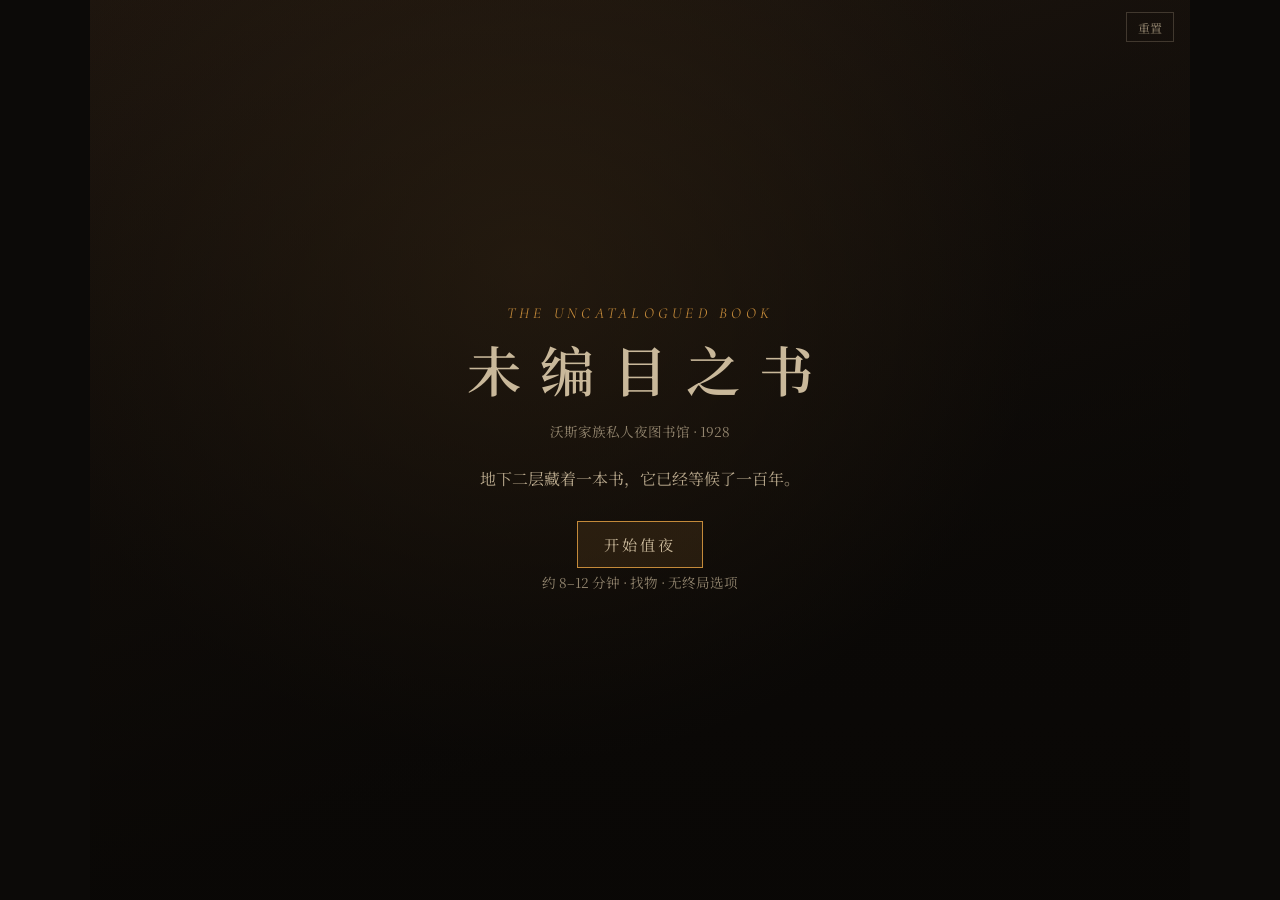
==== library/index.html @ c46d25d8 "锈湖game-init" ====
<!DOCTYPE html>
<html lang="zh-CN">
<head>
  <meta charset="UTF-8" />
  <meta name="viewport" content="width=device-width, initial-scale=1.0, viewport-fit=cover" />
  <title>未编目之书 · The Uncatalogued Book</title>
  <link rel="preconnect" href="https://fonts.googleapis.com" />
  <link rel="preconnect" href="https://fonts.gstatic.com" crossorigin />
  <link href="https://fonts.googleapis.com/css2?family=Cormorant+Garamond:ital,wght@0,400;0,600;1,400&family=Noto+Serif+SC:wght@300;400;600&display=swap" rel="stylesheet" />
  <link rel="stylesheet" href="styles.css" />
</head>
<body>
  <div id="app">
    <header class="hud">
      <div id="stars" class="stars" aria-label="通关标记"></div>
      <button id="btn-reset" class="ghost-btn" type="button" title="清除存档">重置</button>
    </header>

    <!-- 标题 -->
    <section id="scene-title" class="scene active" data-scene="title">
      <div class="scene-bg" data-img="library_overview.jpg"></div>
      <div class="title-panel">
        <p class="title-en">The Uncatalogued Book</p>
        <h1 class="title-zh">未编目之书</h1>
        <p class="title-tag">沃斯家族私人夜图书馆 · 1928</p>
        <p class="title-line">地下二层藏着一本书，它已经等候了一百年。</p>
        <button id="btn-start" class="primary-btn" type="button">开始值夜</button>
        <p class="title-hint">约 8–12 分钟 · 找物 · 无终局选项</p>
      </div>
    </section>

    <!-- 一楼 -->
    <section id="scene-floor1" class="scene" data-scene="floor1">
      <div class="scene-bg" data-img="floor1_hall.jpg"></div>
      <div class="hotspots" id="floor1-hotspots">
        <button class="hotspot" data-id="lamp" style="left:58%;top:42%" type="button" aria-label="煤油灯">灯</button>
        <button class="hotspot locked" data-id="drawer" style="left:52%;top:58%" type="button" aria-label="值班桌抽屉">抽屉</button>
        <button class="hotspot" data-id="shelf" style="left:18%;top:40%" type="button" aria-label="书架">书架</button>
        <button class="hotspot" data-id="cart" style="left:78%;top:62%" type="button" aria-label="还书车">还书车</button>
        <button class="hotspot" data-id="cards" style="left:44%;top:52%" type="button" aria-label="借阅卡片盒">卡片</button>
        <button class="hotspot" data-id="memo" style="left:62%;top:54%" type="button" aria-label="便签">便签</button>
        <button class="hotspot" data-id="ink" style="left:48%;top:48%" type="button" aria-label="墨水瓶">墨水</button>
        <button class="hotspot" data-id="photo" style="left:36%;top:56%" type="button" aria-label="旧相纸">相纸</button>
        <button class="hotspot locked" data-id="door" style="left:88%;top:45%" type="button" aria-label="地下室门">门</button>
      </div>
      <p class="scene-caption" id="floor1-caption">夜馆空无一人。先点亮煤油灯。</p>
    </section>

    <!-- 地下书室 -->
    <section id="scene-b2" class="scene" data-scene="b2">
      <div class="scene-bg cold" data-img="b2_vault_room.jpg"></div>
      <div class="vault-stage">
        <div class="book-pedestal" id="blank-book" data-img="blank_book.jpg" title="未编目之书">
          <span class="book-label">《未编目之书》</span>
        </div>
        <div class="drop-slots" id="b2-slots">
          <div class="drop-slot" data-slot="key">门 · 放钥匙</div>
          <div class="drop-slot" data-slot="note">笔 · 放残页</div>
          <div class="drop-slot" data-slot="flower">脊 · 放干花</div>
        </div>
      </div>
      <p class="scene-caption" id="b2-caption">把三件信物放到书上。</p>
    </section>

    <!-- 书页内 -->
    <section id="scene-book" class="scene" data-scene="bookInner">
      <div class="scene-bg parchment" data-img="book_inner.jpg"></div>
      <div class="silhouette" id="silhouette" hidden data-img="girl_silhouette.jpg"></div>
      <div class="book-slots" id="book-slots">
        <div class="drop-slot page-slot" data-slot="key">插图【门】</div>
        <div class="drop-slot page-slot" data-slot="note">插图【鹅毛笔】</div>
        <div class="drop-slot page-slot" data-slot="flower">插图【少女】</div>
      </div>
      <div class="monologue" id="monologue" hidden>
        <p id="mono-text"></p>
        <button id="btn-mono-next" class="primary-btn" type="button">……</button>
      </div>
      <button id="btn-last-page" class="primary-btn last-page-btn" type="button" hidden>最后一页</button>
      <p class="scene-caption" id="book-caption">将信物与插图一一对照。</p>
    </section>

    <!-- 结局 -->
    <section id="scene-ending" class="scene" data-scene="ending">
      <div class="scene-bg" id="ending-bg"></div>
      <div class="ending-panel">
        <h2 id="ending-title"></h2>
        <p id="ending-body"></p>
        <p id="ending-epilogue" class="epilogue"></p>
        <button id="btn-title" class="primary-btn" type="button">返回标题</button>
      </div>
    </section>

    <!-- 背包 -->
    <aside id="inventory" class="inventory" hidden>
      <p class="inv-label">信物</p>
      <div id="inv-items" class="inv-items"></div>
    </aside>

    <!-- 详情弹窗 -->
    <div id="modal" class="modal" hidden>
      <div class="modal-card">
        <div class="modal-art" id="modal-art"></div>
        <h3 id="modal-title"></h3>
        <p id="modal-body"></p>
        <button id="modal-close" class="primary-btn" type="button">合上</button>
      </div>
    </div>

    <!-- 旁白条 -->
    <div id="toast" class="toast" hidden></div>
  </div>
  <script src="game.js"></script>
</body>
</html>
---- library/styles.css ----
:root {
  --ink: #1a1612;
  --paper: #c9b89a;
  --amber: #c48a3a;
  --amber-dim: #8a5e28;
  --cold: #4a5e6e;
  --fog: rgba(20, 16, 12, 0.72);
  --line: rgba(201, 184, 154, 0.35);
  --font-display: "Cormorant Garamond", "Noto Serif SC", serif;
  --font-body: "Noto Serif SC", "Cormorant Garamond", serif;
}

*,
*::before,
*::after {
  box-sizing: border-box;
}

html,
body {
  margin: 0;
  height: 100%;
  background: #0c0a08;
  color: var(--paper);
  font-family: var(--font-body);
  overflow: hidden;
}

#app {
  position: relative;
  width: 100%;
  height: 100%;
  max-width: 1100px;
  margin: 0 auto;
  background: #100e0b;
}

.hud {
  position: absolute;
  z-index: 40;
  top: 0;
  left: 0;
  right: 0;
  display: flex;
  justify-content: space-between;
  align-items: center;
  padding: 0.75rem 1rem;
  pointer-events: none;
}

.hud .ghost-btn {
  pointer-events: auto;
}

.stars {
  letter-spacing: 0.15em;
  color: var(--amber);
  font-size: 1.1rem;
  min-height: 1.2em;
}

.ghost-btn {
  background: transparent;
  border: 1px solid var(--line);
  color: var(--paper);
  font: inherit;
  font-size: 0.75rem;
  padding: 0.35rem 0.7rem;
  cursor: pointer;
  opacity: 0.7;
}

.ghost-btn:hover {
  opacity: 1;
  border-color: var(--amber);
}

.scene {
  display: none;
  position: absolute;
  inset: 0;
}

.scene.active {
  display: block;
}

.scene-bg {
  position: absolute;
  inset: 0;
  background:
    radial-gradient(ellipse at 40% 30%, #3a2a18 0%, transparent 55%),
    linear-gradient(160deg, #2a1e14 0%, #0e0c0a 70%);
  background-size: cover;
  background-position: center;
}

.scene-bg.cold {
  background:
    radial-gradient(ellipse at 50% 60%, #1e2a35 0%, transparent 50%),
    linear-gradient(180deg, #121820 0%, #07090c 80%);
}

.scene-bg.parchment {
  background:
    radial-gradient(ellipse at 50% 40%, #4a3a28 0%, transparent 60%),
    linear-gradient(180deg, #2c2418 0%, #14100c 100%);
}

.scene-bg.has-img {
  background-color: #0c0a08;
  background-image: var(--bg);
  background-size: cover;
  background-position: center;
}

.title-panel {
  position: absolute;
  inset: 0;
  display: flex;
  flex-direction: column;
  justify-content: center;
  align-items: center;
  text-align: center;
  padding: 2rem;
  background: linear-gradient(180deg, rgba(8, 6, 4, 0.35), rgba(8, 6, 4, 0.75));
}

.title-en {
  margin: 0;
  font-family: var(--font-display);
  font-style: italic;
  letter-spacing: 0.28em;
  font-size: 0.95rem;
  color: var(--amber);
  text-transform: uppercase;
}

.title-zh {
  margin: 0.4rem 0 0.6rem;
  font-weight: 600;
  font-size: clamp(2.2rem, 6vw, 3.4rem);
  letter-spacing: 0.35em;
  text-indent: 0.35em;
}

.title-tag,
.title-hint {
  margin: 0.25rem 0;
  font-size: 0.85rem;
  opacity: 0.7;
}

.title-line {
  max-width: 28rem;
  margin: 1.2rem 0 1.8rem;
  font-size: 1rem;
  line-height: 1.7;
  opacity: 0.9;
}

.primary-btn {
  font-family: var(--font-body);
  font-size: 0.95rem;
  letter-spacing: 0.2em;
  padding: 0.75rem 1.6rem;
  border: 1px solid var(--amber);
  background: rgba(196, 138, 58, 0.12);
  color: var(--paper);
  cursor: pointer;
  transition: background 0.2s, transform 0.15s;
}

.primary-btn:hover {
  background: rgba(196, 138, 58, 0.28);
}

.primary-btn:active {
  transform: scale(0.98);
}

.hotspots {
  position: absolute;
  inset: 0;
}

.hotspot {
  position: absolute;
  transform: translate(-50%, -50%);
  min-width: 3.2rem;
  padding: 0.45rem 0.65rem;
  border: 1px solid var(--line);
  border-radius: 2px;
  background: rgba(12, 10, 8, 0.55);
  color: var(--paper);
  font: inherit;
  font-size: 0.72rem;
  letter-spacing: 0.08em;
  cursor: pointer;
  transition: border-color 0.15s, background 0.15s, opacity 0.2s;
}

.hotspot:hover:not(.locked):not(.done) {
  border-color: var(--amber);
  background: rgba(196, 138, 58, 0.18);
}

.hotspot.locked {
  opacity: 0.35;
  cursor: not-allowed;
}

.hotspot.done {
  opacity: 0.45;
  border-style: dashed;
}

.hotspot.pulse {
  animation: pulse 1.6s ease-in-out infinite;
}

@keyframes pulse {
  0%,
  100% {
    box-shadow: 0 0 0 0 rgba(196, 138, 58, 0);
  }
  50% {
    box-shadow: 0 0 0 6px rgba(196, 138, 58, 0.15);
  }
}

.scene-caption {
  position: absolute;
  left: 1rem;
  right: 1rem;
  bottom: 5.5rem;
  margin: 0;
  padding: 0.7rem 1rem;
  background: var(--fog);
  border-left: 2px solid var(--amber-dim);
  font-size: 0.9rem;
  line-height: 1.55;
  pointer-events: none;
}

.inventory {
  position: absolute;
  z-index: 30;
  left: 0;
  right: 0;
  bottom: 0;
  display: flex;
  align-items: center;
  gap: 0.75rem;
  padding: 0.65rem 1rem 0.9rem;
  background: linear-gradient(180deg, transparent, rgba(8, 6, 4, 0.92));
  border-top: 1px solid var(--line);
}

.inv-label {
  margin: 0;
  font-size: 0.7rem;
  letter-spacing: 0.2em;
  opacity: 0.6;
  writing-mode: horizontal-tb;
}

.inv-items {
  display: flex;
  gap: 0.5rem;
  flex-wrap: wrap;
}

.inv-item {
  display: flex;
  align-items: center;
  gap: 0.4rem;
  padding: 0.35rem 0.55rem;
  border: 1px solid var(--line);
  background: rgba(20, 16, 12, 0.85);
  font-size: 0.75rem;
  cursor: grab;
  user-select: none;
  touch-action: none;
}

.inv-item.selected {
  border-color: var(--amber);
  background: rgba(196, 138, 58, 0.2);
}

.inv-item.used {
  opacity: 0.35;
  pointer-events: none;
}

.inv-thumb {
  width: 28px;
  height: 28px;
  background: #2a2218 center/cover no-repeat;
  border: 1px solid var(--line);
}

.vault-stage {
  position: absolute;
  inset: 12% 8% 22%;
  display: flex;
  flex-direction: column;
  align-items: center;
  justify-content: center;
  gap: 1.5rem;
}

.book-pedestal {
  width: min(220px, 40vw);
  height: min(280px, 48vh);
  background:
    linear-gradient(160deg, #3a2e24, #1a1410);
  border: 1px solid var(--line);
  display: flex;
  align-items: flex-end;
  justify-content: center;
  padding-bottom: 1rem;
  box-shadow: 0 20px 40px rgba(0, 0, 0, 0.45);
}

.book-pedestal.has-img {
  background: var(--bg) center/contain no-repeat, #1a1410;
}

.book-label {
  font-size: 0.75rem;
  letter-spacing: 0.12em;
  background: rgba(0, 0, 0, 0.55);
  padding: 0.25rem 0.5rem;
}

.drop-slots {
  display: flex;
  gap: 0.75rem;
  flex-wrap: wrap;
  justify-content: center;
}

.drop-slot {
  min-width: 7rem;
  padding: 0.85rem 1rem;
  border: 1px dashed var(--line);
  background: rgba(0, 0, 0, 0.35);
  text-align: center;
  font-size: 0.8rem;
  color: rgba(201, 184, 154, 0.75);
  cursor: pointer;
  transition: border-color 0.15s, background 0.15s;
}

.drop-slot:hover,
.drop-slot.drag-over {
  border-color: var(--amber);
  background: rgba(196, 138, 58, 0.12);
}

.drop-slot.filled {
  border-style: solid;
  border-color: var(--amber-dim);
  color: var(--paper);
}

.book-slots {
  position: absolute;
  left: 50%;
  top: 28%;
  transform: translateX(-50%);
  display: flex;
  gap: 1rem;
  flex-wrap: wrap;
  justify-content: center;
  width: 90%;
}

.page-slot {
  min-width: 8rem;
  min-height: 5rem;
  display: flex;
  align-items: center;
  justify-content: center;
}

.silhouette {
  position: absolute;
  left: 50%;
  bottom: 18%;
  transform: translateX(-50%);
  width: min(180px, 36vw);
  height: min(320px, 55vh);
  background:
    linear-gradient(180deg, rgba(220, 210, 190, 0.15), rgba(40, 30, 20, 0.5));
  mask-image: linear-gradient(180deg, #000 40%, transparent 100%);
  opacity: 0.85;
  pointer-events: none;
}

.silhouette.has-img {
  background: var(--bg) center/contain no-repeat;
  mask-image: none;
}

.monologue {
  position: absolute;
  left: 50%;
  bottom: 22%;
  transform: translateX(-50%);
  width: min(520px, 92%);
  padding: 1.1rem 1.25rem;
  background: rgba(12, 10, 8, 0.88);
  border: 1px solid var(--line);
  text-align: center;
}

.monologue p {
  margin: 0 0 1rem;
  line-height: 1.75;
  font-size: 0.95rem;
}

.last-page-btn {
  position: absolute;
  left: 50%;
  bottom: 7.5rem;
  transform: translateX(-50%);
  z-index: 5;
}

.ending-panel {
  position: absolute;
  inset: 0;
  display: flex;
  flex-direction: column;
  justify-content: center;
  align-items: center;
  text-align: center;
  padding: 2rem;
  background: rgba(8, 6, 4, 0.55);
}

.ending-panel h2 {
  margin: 0 0 1rem;
  font-weight: 600;
  letter-spacing: 0.25em;
  font-size: 1.5rem;
}

.ending-panel p {
  max-width: 28rem;
  margin: 0 0 0.85rem;
  line-height: 1.8;
  font-size: 0.95rem;
}

.epilogue {
  font-style: italic;
  opacity: 0.8;
  color: var(--amber);
  margin-bottom: 1.8rem !important;
}

.modal {
  position: absolute;
  inset: 0;
  z-index: 50;
  display: flex;
  align-items: center;
  justify-content: center;
  background: rgba(0, 0, 0, 0.72);
  padding: 1rem;
}

.modal[hidden],
.inventory[hidden],
.toast[hidden],
#silhouette[hidden],
#monologue[hidden],
#btn-last-page[hidden] {
  display: none !important;
}

.modal-card {
  width: min(420px, 100%);
  padding: 1.25rem;
  background: #16120e;
  border: 1px solid var(--line);
  text-align: center;
}

.modal-art {
  width: 100%;
  aspect-ratio: 1;
  max-height: 220px;
  margin: 0 auto 1rem;
  background: #2a2218 center/contain no-repeat;
  border: 1px solid var(--line);
}

.modal-card h3 {
  margin: 0 0 0.6rem;
  font-weight: 600;
  letter-spacing: 0.12em;
}

.modal-card p {
  margin: 0 0 1.2rem;
  line-height: 1.7;
  font-size: 0.9rem;
  text-align: left;
  white-space: pre-wrap;
}

.toast {
  position: absolute;
  z-index: 45;
  left: 50%;
  top: 12%;
  transform: translateX(-50%);
  max-width: 90%;
  padding: 0.55rem 1rem;
  background: rgba(12, 10, 8, 0.9);
  border: 1px solid var(--amber-dim);
  font-size: 0.85rem;
  pointer-events: none;
}

@media (max-width: 640px) {
  .hotspot {
    font-size: 0.65rem;
    min-width: 2.6rem;
    padding: 0.4rem 0.45rem;
  }

  .scene-caption {
    bottom: 6.2rem;
    font-size: 0.82rem;
  }

  .inventory {
    padding-bottom: calc(0.7rem + env(safe-area-inset-bottom, 0));
  }
}
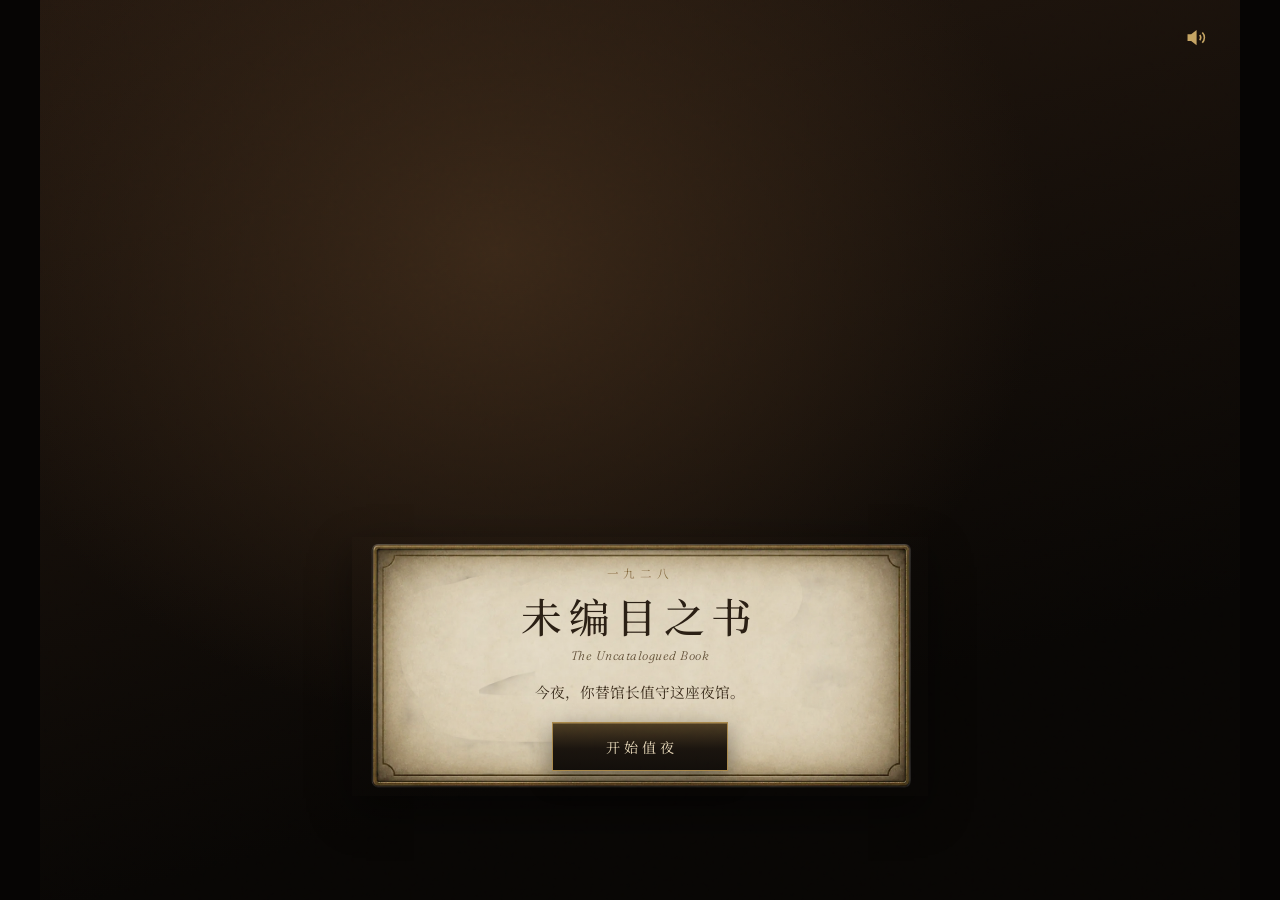
==== commit 0a1b3a5f: "update" ====
--- a/library/index.html
+++ b/library/index.html
@@ -6,80 +6,134 @@
   <title>未编目之书 · The Uncatalogued Book</title>
   <link rel="preconnect" href="https://fonts.googleapis.com" />
   <link rel="preconnect" href="https://fonts.gstatic.com" crossorigin />
-  <link href="https://fonts.googleapis.com/css2?family=Cormorant+Garamond:ital,wght@0,400;0,600;1,400&family=Noto+Serif+SC:wght@300;400;600&display=swap" rel="stylesheet" />
+  <link href="https://fonts.googleapis.com/css2?family=Fraunces:ital,opsz,wght@0,9..144,300;0,9..144,500;1,9..144,300&family=Noto+Serif+SC:wght@300;400;500&display=swap" rel="stylesheet" />
   <link rel="stylesheet" href="styles.css" />
 </head>
 <body>
   <div id="app">
     <header class="hud">
-      <div id="stars" class="stars" aria-label="通关标记"></div>
-      <button id="btn-reset" class="ghost-btn" type="button" title="清除存档">重置</button>
+      <button id="btn-music" class="ghost-btn music-btn" type="button" title="关闭音乐" aria-label="关闭音乐" aria-pressed="false">
+        <svg class="icon-sound" viewBox="0 0 24 24" aria-hidden="true">
+          <path fill="currentColor" d="M4 9h3.2L12 5.2v13.6L7.2 15H4V9zm10.2 1.1a3.2 3.2 0 0 1 0 3.8l1.2.9a4.8 4.8 0 0 0 0-5.6l-1.2.9zm2.3-2.2 1.1-.9a7.2 7.2 0 0 1 0 9.9l-1.1-.9a5.6 5.6 0 0 0 0-8.1z"/>
+        </svg>
+        <svg class="icon-mute" viewBox="0 0 24 24" aria-hidden="true">
+          <path fill="currentColor" d="M4 9h3.2L12 5.2v13.6L7.2 15H4V9zm12.1 1.2 1.7 1.8 1.7-1.8 1.1 1.1-1.7 1.7 1.7 1.8-1.1 1.1-1.7-1.8-1.7 1.8-1.1-1.1 1.7-1.8-1.7-1.7 1.1-1.1z"/>
+        </svg>
+      </button>
     </header>
 
-    <!-- 标题 -->
     <section id="scene-title" class="scene active" data-scene="title">
-      <div class="scene-bg" data-img="library_overview.jpg"></div>
+      <div class="scene-bg" data-img="library_overview.png"></div>
       <div class="title-panel">
-        <p class="title-en">The Uncatalogued Book</p>
-        <h1 class="title-zh">未编目之书</h1>
-        <p class="title-tag">沃斯家族私人夜图书馆 · 1928</p>
-        <p class="title-line">地下二层藏着一本书，它已经等候了一百年。</p>
-        <button id="btn-start" class="primary-btn" type="button">开始值夜</button>
-        <p class="title-hint">约 8–12 分钟 · 找物 · 无终局选项</p>
+        <aside class="title-plate">
+          <p class="title-year">一九二八</p>
+          <h1 class="title-zh">未编目之书</h1>
+          <p class="title-en">The Uncatalogued Book</p>
+          <p class="title-line">今夜，你替馆长值守这座夜馆。</p>
+          <button id="btn-start" class="primary-btn title-start" type="button">开始值夜</button>
+        </aside>
       </div>
     </section>
 
-    <!-- 一楼 -->
-    <section id="scene-floor1" class="scene" data-scene="floor1">
-      <div class="scene-bg" data-img="floor1_hall.jpg"></div>
-      <div class="hotspots" id="floor1-hotspots">
-        <button class="hotspot" data-id="lamp" style="left:58%;top:42%" type="button" aria-label="煤油灯">灯</button>
-        <button class="hotspot locked" data-id="drawer" style="left:52%;top:58%" type="button" aria-label="值班桌抽屉">抽屉</button>
-        <button class="hotspot" data-id="shelf" style="left:18%;top:40%" type="button" aria-label="书架">书架</button>
-        <button class="hotspot" data-id="cart" style="left:78%;top:62%" type="button" aria-label="还书车">还书车</button>
-        <button class="hotspot" data-id="cards" style="left:44%;top:52%" type="button" aria-label="借阅卡片盒">卡片</button>
-        <button class="hotspot" data-id="memo" style="left:62%;top:54%" type="button" aria-label="便签">便签</button>
-        <button class="hotspot" data-id="ink" style="left:48%;top:48%" type="button" aria-label="墨水瓶">墨水</button>
-        <button class="hotspot" data-id="photo" style="left:36%;top:56%" type="button" aria-label="旧相纸">相纸</button>
-        <button class="hotspot locked" data-id="door" style="left:88%;top:45%" type="button" aria-label="地下室门">门</button>
+    <section id="scene-intro" class="scene" data-scene="intro">
+      <div class="scene-bg" id="intro-bg" data-img="library_overview.png"></div>
+      <div class="intro-curator" id="intro-curator" data-img="curator_silhouette.png" hidden></div>
+      <div class="dialogue" id="intro-dialogue">
+        <p class="dialogue-speaker" id="intro-speaker"></p>
+        <p class="dialogue-text" id="intro-text"></p>
+        <button id="btn-intro-next" class="primary-btn" type="button">继续</button>
       </div>
-      <p class="scene-caption" id="floor1-caption">夜馆空无一人。先点亮煤油灯。</p>
     </section>
 
-    <!-- 地下书室 -->
+    <section id="scene-desk" class="scene" data-scene="desk">
+      <div class="scene-bg" data-img="floor1_desk.png"></div>
+      <div class="desk-lamp" id="desk-lamp" aria-hidden="true"></div>
+      <div class="room-nav">
+        <span class="room-name">一楼 · 值班桌</span>
+        <button class="ghost-btn room-link" type="button" data-goto="stacks">阅览廊 ></button>
+      </div>
+      <div class="hotspots" id="desk-hotspots">
+        <button class="hotspot pulse" data-id="lamp" style="left:7%;top:60%" type="button" aria-label="煤油灯"></button>
+        <button class="hotspot locked" data-id="smallkey" style="left:16%;top:54%" type="button" aria-label="小钥匙"></button>
+        <button class="hotspot locked" data-id="drawer" style="left:52%;top:82%" type="button" aria-label="值班桌抽屉"></button>
+        <button class="hotspot" data-id="memo" style="left:20%;top:70%" type="button" aria-label="便签"></button>
+      </div>
+      <p class="scene-caption" id="desk-caption"></p>
+    </section>
+
+    <section id="scene-stacks" class="scene" data-scene="stacks">
+      <div class="scene-bg" data-img="floor1_stacks.png" id="stacks-bg"></div>
+      <div class="room-nav">
+        <button class="ghost-btn room-link" type="button" data-goto="desk">< 值班桌</button>
+        <span class="room-name">一楼 · 阅览廊</span>
+        <button class="ghost-btn room-link" type="button" data-goto="lobby">还书廊 ></button>
+      </div>
+      <div class="hotspots" id="stacks-hotspots">
+        <button class="hotspot" data-id="miss" data-spine="C-04" style="left:8%;top:28%" type="button" aria-label="书架"></button>
+        <button class="hotspot" data-id="shelf" style="left:14%;top:42%" type="button" aria-label="书架"></button>
+        <button class="hotspot" data-id="miss" data-spine="A-09" style="left:11%;top:68%" type="button" aria-label="书架"></button>
+        <button class="hotspot" data-id="cards" style="left:38%;top:74%" type="button" aria-label="借阅卡片盒"></button>
+        <button class="hotspot" data-id="ink" style="left:84%;top:72%" type="button" aria-label="墨水瓶"></button>
+      </div>
+      <p class="scene-caption" id="stacks-caption"></p>
+    </section>
+
+    <section id="scene-lobby" class="scene" data-scene="lobby">
+      <div class="scene-bg" data-img="floor1_lobby.png" id="lobby-bg"></div>
+      <div class="lobby-prop lobby-photo" id="lobby-photo" aria-hidden="true"></div>
+      <div class="room-nav">
+        <button class="ghost-btn room-link" type="button" data-goto="stacks">< 阅览廊</button>
+        <span class="room-name">一楼 · 还书廊</span>
+      </div>
+      <div class="hotspots" id="lobby-hotspots">
+        <button class="hotspot" data-id="cart" style="left:38%;top:60%" type="button" aria-label="还书车"></button>
+        <button class="hotspot" data-id="photo" style="left:34%;top:38%" type="button" aria-label="旧相纸"></button>
+        <button class="hotspot locked" data-id="door" style="left:82%;top:40%" type="button" aria-label="地下室门"></button>
+      </div>
+      <p class="scene-caption" id="lobby-caption"></p>
+    </section>
+
+    <section id="scene-b1" class="scene" data-scene="b1">
+      <div class="scene-bg cold" data-img="b1_stairs.png"></div>
+      <div class="b1-panel">
+        <p class="b1-kicker">地下一层 · 石阶</p>
+        <p class="b1-text" id="b1-text"></p>
+        <button id="btn-b1-down" class="primary-btn" type="button">继续下行</button>
+      </div>
+      <p class="scene-caption" id="b1-caption"></p>
+    </section>
+
     <section id="scene-b2" class="scene" data-scene="b2">
-      <div class="scene-bg cold" data-img="b2_vault_room.jpg"></div>
+      <div class="scene-bg cold" data-img="b2_vault_room.png"></div>
       <div class="vault-stage">
-        <div class="book-pedestal" id="blank-book" data-img="blank_book.jpg" title="未编目之书">
+        <div class="book-pedestal" id="blank-book" data-img="blank_book.png" title="未编目之书">
           <span class="book-label">《未编目之书》</span>
         </div>
         <div class="drop-slots" id="b2-slots">
-          <div class="drop-slot" data-slot="key">门 · 放钥匙</div>
-          <div class="drop-slot" data-slot="note">笔 · 放残页</div>
-          <div class="drop-slot" data-slot="flower">脊 · 放干花</div>
+          <div class="drop-slot" data-slot="key">门</div>
+          <div class="drop-slot" data-slot="note">笔</div>
+          <div class="drop-slot" data-slot="flower">脊</div>
         </div>
       </div>
-      <p class="scene-caption" id="b2-caption">把三件信物放到书上。</p>
+      <p class="scene-caption" id="b2-caption"></p>
     </section>
 
-    <!-- 书页内 -->
     <section id="scene-book" class="scene" data-scene="bookInner">
-      <div class="scene-bg parchment" data-img="book_inner.jpg"></div>
-      <div class="silhouette" id="silhouette" hidden data-img="girl_silhouette.jpg"></div>
+      <div class="scene-bg parchment" data-img="book_inner.png"></div>
+      <div class="silhouette" id="silhouette" hidden data-img="girl_silhouette.png"></div>
       <div class="book-slots" id="book-slots">
-        <div class="drop-slot page-slot" data-slot="key">插图【门】</div>
-        <div class="drop-slot page-slot" data-slot="note">插图【鹅毛笔】</div>
-        <div class="drop-slot page-slot" data-slot="flower">插图【少女】</div>
+        <div class="drop-slot page-slot" data-slot="key">门</div>
+        <div class="drop-slot page-slot" data-slot="note">笔</div>
+        <div class="drop-slot page-slot" data-slot="flower">少女</div>
       </div>
       <div class="monologue" id="monologue" hidden>
         <p id="mono-text"></p>
-        <button id="btn-mono-next" class="primary-btn" type="button">……</button>
+        <button id="btn-mono-next" class="primary-btn" type="button">继续</button>
       </div>
       <button id="btn-last-page" class="primary-btn last-page-btn" type="button" hidden>最后一页</button>
-      <p class="scene-caption" id="book-caption">将信物与插图一一对照。</p>
+      <p class="scene-caption" id="book-caption"></p>
     </section>
 
-    <!-- 结局 -->
     <section id="scene-ending" class="scene" data-scene="ending">
       <div class="scene-bg" id="ending-bg"></div>
       <div class="ending-panel">
@@ -90,23 +144,30 @@
       </div>
     </section>
 
-    <!-- 背包 -->
     <aside id="inventory" class="inventory" hidden>
       <p class="inv-label">信物</p>
       <div id="inv-items" class="inv-items"></div>
     </aside>
 
-    <!-- 详情弹窗 -->
     <div id="modal" class="modal" hidden>
-      <div class="modal-card">
-        <div class="modal-art" id="modal-art"></div>
+      <div class="modal-card" id="modal-card">
+        <p class="modal-kicker" id="modal-kicker" hidden></p>
+        <div class="modal-art-wrap" id="modal-art-wrap" hidden>
+          <button class="modal-art" id="modal-art" type="button" aria-label="点击放大" title="点击放大"></button>
+        </div>
         <h3 id="modal-title"></h3>
+        <div class="modal-rule" aria-hidden="true"></div>
         <p id="modal-body"></p>
         <button id="modal-close" class="primary-btn" type="button">合上</button>
       </div>
     </div>
 
-    <!-- 旁白条 -->
+    <div id="art-zoom" class="art-zoom" hidden>
+      <div class="art-zoom-frame">
+        <div class="art-zoom-img" id="art-zoom-img"></div>
+      </div>
+    </div>
+
     <div id="toast" class="toast" hidden></div>
   </div>
   <script src="game.js"></script>
--- a/library/styles.css
+++ b/library/styles.css
@@ -1,13 +1,31 @@
 :root {
-  --ink: #1a1612;
-  --paper: #c9b89a;
-  --amber: #c48a3a;
-  --amber-dim: #8a5e28;
-  --cold: #4a5e6e;
-  --fog: rgba(20, 16, 12, 0.72);
-  --line: rgba(201, 184, 154, 0.35);
-  --font-display: "Cormorant Garamond", "Noto Serif SC", serif;
-  --font-body: "Noto Serif SC", "Cormorant Garamond", serif;
+  /* Voss night library — oil, brass, soot, parchment */
+  --void: #060504;
+  --oak: #1c1510;
+  --soot: rgba(8, 6, 4, 0.88);
+  --brass: #a8874a;
+  --brass-lit: #d4b06a;
+  --brass-dim: #5c4528;
+  --lamp: #c98a3c;
+  --ink: #e6d7b8;
+  --ink-mute: #9a8b72;
+  --parchment: #cbb892;
+  --cold: #5a6d78;
+  --danger-dust: #6b3a32;
+
+  --font-display: "Fraunces", "Noto Serif SC", serif;
+  --font-body: "Noto Serif SC", "Fraunces", serif;
+
+  --frame: 1px solid color-mix(in srgb, var(--brass) 45%, transparent);
+  --ease: cubic-bezier(0.22, 0.61, 0.36, 1);
+
+  --ui-caption: url("images/ui_caption_bar.png");
+  --ui-modal: url("images/ui_modal_frame.png");
+  --ui-btn-ghost: url("images/ui_btn_ghost.png");
+  --ui-inv: url("images/ui_inv_slot.png");
+  --ui-mat: url("images/ui_modal_art_mat.png");
+  --ui-dialogue: url("images/ui_dialogue_panel.png");
+  --ui-nameplate: url("images/ui_dialogue_nameplate.png");
 }
 
 *,
@@ -20,8 +38,8 @@
 body {
   margin: 0;
   height: 100%;
-  background: #0c0a08;
-  color: var(--paper);
+  background: var(--void);
+  color: var(--ink);
   font-family: var(--font-body);
   overflow: hidden;
 }
@@ -30,9 +48,22 @@
   position: relative;
   width: 100%;
   height: 100%;
-  max-width: 1100px;
+  max-width: 1200px;
   margin: 0 auto;
-  background: #100e0b;
+  background: var(--oak);
+  isolation: isolate;
+}
+
+/* subtle film grain — atmosphere, not decoration noise */
+#app::after {
+  content: "";
+  position: absolute;
+  inset: 0;
+  z-index: 60;
+  pointer-events: none;
+  opacity: 0.07;
+  background-image: url("data:image/svg+xml,%3Csvg viewBox='0 0 200 200' xmlns='http://www.w3.org/2000/svg'%3E%3Cfilter id='n'%3E%3CfeTurbulence type='fractalNoise' baseFrequency='0.85' numOctaves='3' stitchTiles='stitch'/%3E%3C/filter%3E%3Crect width='100%25' height='100%25' filter='url(%23n)'/%3E%3C/svg%3E");
+  mix-blend-mode: overlay;
 }
 
 .hud {
@@ -42,9 +73,10 @@
   left: 0;
   right: 0;
   display: flex;
-  justify-content: space-between;
-  align-items: center;
-  padding: 0.75rem 1rem;
+  justify-content: flex-end;
+  align-items: flex-start;
+  gap: 0.55rem;
+  padding: 1rem 1.35rem;
   pointer-events: none;
 }
 
@@ -52,27 +84,63 @@
   pointer-events: auto;
 }
 
-.stars {
-  letter-spacing: 0.15em;
-  color: var(--amber);
-  font-size: 1.1rem;
-  min-height: 1.2em;
+.hud .music-btn {
+  display: inline-flex;
+  align-items: center;
+  justify-content: center;
+  margin-left: auto;
+  min-width: 2.75rem;
+  min-height: 2.75rem;
+  padding: 0.2rem;
+  background: none;
+  color: var(--brass-lit);
+}
+
+.music-btn svg {
+  width: 1.7rem;
+  height: 1.7rem;
+  display: block;
+}
+
+.music-btn .icon-mute {
+  display: none;
+}
+
+.music-btn[aria-pressed="true"] {
+  color: var(--ink-mute);
+  opacity: 0.7;
+}
+
+.music-btn[aria-pressed="true"] .icon-sound {
+  display: none;
+}
+
+.music-btn[aria-pressed="true"] .icon-mute {
+  display: block;
 }
 
 .ghost-btn {
-  background: transparent;
-  border: 1px solid var(--line);
-  color: var(--paper);
+  background: var(--ui-btn-ghost) center / 100% 100% no-repeat;
+  border: none;
+  color: var(--ink-mute);
   font: inherit;
-  font-size: 0.75rem;
-  padding: 0.35rem 0.7rem;
+  font-size: 0.78rem;
+  letter-spacing: 0.14em;
+  padding: 0.55rem 1.15rem;
+  min-width: 4.2rem;
+  min-height: 2.35rem;
+  line-height: 1.2;
   cursor: pointer;
-  opacity: 0.7;
-}
-
-.ghost-btn:hover {
+  transition: color 0.2s var(--ease), filter 0.2s, opacity 0.2s;
+  opacity: 0.92;
+}
+
+.ghost-btn:hover,
+.ghost-btn:focus-visible {
+  color: var(--ink);
+  outline: none;
+  filter: brightness(1.12);
   opacity: 1;
-  border-color: var(--amber);
 }
 
 .scene {
@@ -83,166 +151,628 @@
 
 .scene.active {
   display: block;
+  animation: sceneIn 0.55s var(--ease) both;
+}
+
+@keyframes sceneIn {
+  from {
+    opacity: 0;
+  }
+  to {
+    opacity: 1;
+  }
 }
 
 .scene-bg {
   position: absolute;
   inset: 0;
   background:
-    radial-gradient(ellipse at 40% 30%, #3a2a18 0%, transparent 55%),
-    linear-gradient(160deg, #2a1e14 0%, #0e0c0a 70%);
+    radial-gradient(ellipse at 38% 28%, #3a2818 0%, transparent 52%),
+    linear-gradient(165deg, #24180f 0%, #080604 75%);
   background-size: cover;
   background-position: center;
 }
 
 .scene-bg.cold {
   background:
-    radial-gradient(ellipse at 50% 60%, #1e2a35 0%, transparent 50%),
-    linear-gradient(180deg, #121820 0%, #07090c 80%);
+    radial-gradient(ellipse at 50% 58%, #1a2832 0%, transparent 48%),
+    linear-gradient(180deg, #10161c 0%, #050708 85%);
 }
 
 .scene-bg.parchment {
   background:
-    radial-gradient(ellipse at 50% 40%, #4a3a28 0%, transparent 60%),
-    linear-gradient(180deg, #2c2418 0%, #14100c 100%);
+    radial-gradient(ellipse at 50% 38%, #3d3224 0%, transparent 55%),
+    linear-gradient(180deg, #2a2218 0%, #100e0b 100%);
 }
 
 .scene-bg.has-img {
-  background-color: #0c0a08;
+  background-color: var(--void);
   background-image: var(--bg);
   background-size: cover;
   background-position: center;
-}
-
+  background-repeat: no-repeat;
+}
+
+.scene-bg.has-img::after {
+  content: "";
+  position: absolute;
+  inset: 0;
+  pointer-events: none;
+  background:
+    radial-gradient(ellipse at 50% 40%, transparent 35%, rgba(6, 5, 4, 0.55) 100%),
+    linear-gradient(180deg, rgba(6, 5, 4, 0.15) 0%, transparent 30%, rgba(6, 5, 4, 0.5) 100%);
+}
+
+/* ——— Title: reuse dialogue plate asset ——— */
 .title-panel {
   position: absolute;
   inset: 0;
   display: flex;
-  flex-direction: column;
-  justify-content: center;
-  align-items: center;
+  align-items: flex-end;
+  justify-content: center;
+  padding: 0 1rem calc(8% + 0.5rem);
+  background: none;
+  pointer-events: none;
+}
+
+.title-plate {
+  pointer-events: auto;
+  position: relative;
+  width: min(36rem, calc(100% - 1.5rem));
+  padding: 1.75rem 2.35rem 1.55rem;
+  background: var(--ui-dialogue) center / 100% 100% no-repeat;
+  border: none;
+  box-shadow: 0 16px 40px rgba(0, 0, 0, 0.45);
   text-align: center;
-  padding: 2rem;
-  background: linear-gradient(180deg, rgba(8, 6, 4, 0.35), rgba(8, 6, 4, 0.75));
+  animation: plateIn 0.85s var(--ease) both;
+}
+
+.title-plate::before {
+  display: none;
+}
+
+.title-year {
+  margin: 0 0 0.55rem;
+  font-family: var(--font-display);
+  font-weight: 300;
+  font-size: 0.72rem;
+  letter-spacing: 0.4em;
+  color: #7a5c32;
+}
+
+.title-zh {
+  margin: 0;
+  font-family: var(--font-body);
+  font-weight: 500;
+  font-size: clamp(1.85rem, 5vw, 2.55rem);
+  letter-spacing: 0.16em;
+  color: #2a1f14;
+  line-height: 1.25;
+  text-shadow: none;
 }
 
 .title-en {
-  margin: 0;
+  margin: 0.45rem 0 0;
   font-family: var(--font-display);
   font-style: italic;
+  font-weight: 300;
+  font-size: 0.78rem;
+  letter-spacing: 0.04em;
+  color: #5c4a32;
+}
+
+.title-line {
+  margin: 0.95rem auto 1.15rem;
+  max-width: 22rem;
+  padding-top: 0;
+  border-top: none;
+  font-size: 0.92rem;
+  line-height: 1.7;
+  color: #3a2c1c;
+}
+
+.title-start {
+  display: inline-block;
+  width: auto;
+  min-width: 11rem;
+  margin: 0 auto;
   letter-spacing: 0.28em;
-  font-size: 0.95rem;
-  color: var(--amber);
-  text-transform: uppercase;
-}
-
-.title-zh {
-  margin: 0.4rem 0 0.6rem;
-  font-weight: 600;
-  font-size: clamp(2.2rem, 6vw, 3.4rem);
-  letter-spacing: 0.35em;
-  text-indent: 0.35em;
-}
-
-.title-tag,
-.title-hint {
-  margin: 0.25rem 0;
-  font-size: 0.85rem;
+  text-indent: 0.28em;
+  padding: 0.7rem 1.6rem 0.85rem;
+  font-size: 0.84rem;
+  color: #e8d4a8;
+  background: var(--ui-btn-ghost) center / 100% 100% no-repeat;
+  border: none;
+  box-shadow: none;
+}
+
+.title-start::before {
+  display: none;
+}
+
+.title-start:hover,
+.title-start:focus-visible {
+  color: #fff1d0;
+  border: none;
+  box-shadow: none;
+  filter: brightness(1.08);
+}
+
+@keyframes plateIn {
+  from {
+    opacity: 0;
+    transform: translateY(0.55rem);
+  }
+  to {
+    opacity: 1;
+    transform: translateY(0);
+  }
+}
+
+/* ——— Brass plate buttons ——— */
+.primary-btn {
+  position: relative;
+  font-family: var(--font-body);
+  font-size: 0.88rem;
+  letter-spacing: 0.28em;
+  text-indent: 0.28em;
+  padding: 0.85rem 1.85rem;
+  border: 1px solid var(--brass);
+  background:
+    linear-gradient(180deg, color-mix(in srgb, var(--brass) 28%, #2a2014) 0%, #1a140e 55%, #120e0a 100%);
+  color: var(--ink);
+  cursor: pointer;
+  box-shadow:
+    inset 0 1px 0 color-mix(in srgb, var(--brass-lit) 35%, transparent),
+    0 8px 24px rgba(0, 0, 0, 0.45);
+  transition: border-color 0.2s, color 0.2s, transform 0.15s var(--ease), box-shadow 0.2s;
+}
+
+.primary-btn::before {
+  content: "";
+  position: absolute;
+  inset: 3px;
+  border: 1px solid color-mix(in srgb, var(--brass) 25%, transparent);
+  pointer-events: none;
+}
+
+.primary-btn:hover,
+.primary-btn:focus-visible {
+  border-color: var(--brass-lit);
+  color: #fff8e8;
+  outline: none;
+  box-shadow:
+    inset 0 1px 0 color-mix(in srgb, var(--brass-lit) 50%, transparent),
+    0 0 0 1px color-mix(in srgb, var(--brass) 40%, transparent),
+    0 10px 28px rgba(0, 0, 0, 0.5);
+}
+
+.primary-btn:active {
+  transform: translateY(1px);
+}
+
+/* ——— Hotspots: brass pins, label on hover ——— */
+.hotspots {
+  position: absolute;
+  inset: 0;
+}
+
+.hotspot {
+  position: absolute;
+  transform: translate(-50%, -50%);
+  width: 3.5rem;
+  height: 3.5rem;
+  padding: 0;
+  border: none;
+  border-radius: 50%;
+  background: transparent;
+  color: transparent;
+  font: inherit;
+  font-size: 0;
+  cursor: pointer;
+  z-index: 5;
+  transition: transform 0.2s var(--ease);
+}
+
+.hotspot::before {
+  content: "";
+  position: absolute;
+  left: 50%;
+  top: 50%;
+  width: 14px;
+  height: 14px;
+  margin: -7px 0 0 -7px;
+  border-radius: 50%;
+  background:
+    radial-gradient(circle at 35% 30%, var(--brass-lit), var(--brass) 45%, var(--brass-dim));
+  box-shadow:
+    0 0 0 2px color-mix(in srgb, var(--void) 50%, transparent),
+    0 0 14px color-mix(in srgb, var(--lamp) 40%, transparent);
+  opacity: 0.85;
+  transition: opacity 0.2s, transform 0.2s var(--ease), box-shadow 0.2s;
+}
+
+.hotspot::after {
+  content: attr(aria-label);
+  position: absolute;
+  left: 50%;
+  top: calc(100% + 0.4rem);
+  transform: translateX(-50%);
+  white-space: nowrap;
+  font-size: 0.72rem;
+  letter-spacing: 0.12em;
+  line-height: 1.35;
+  color: var(--ink);
+  padding: 0.55rem 0.7rem;
+  min-height: 2.1rem;
+  display: flex;
+  align-items: center;
+  justify-content: center;
+  box-sizing: border-box;
+  background: var(--soot);
+  border: var(--frame);
+  opacity: 0;
+  pointer-events: none;
+  transition: opacity 0.2s var(--ease);
+}
+
+.hotspot:hover::before,
+.hotspot:focus-visible::before {
+  opacity: 1;
+  transform: scale(1.25);
+  box-shadow:
+    0 0 0 1px var(--brass),
+    0 0 16px color-mix(in srgb, var(--lamp) 45%, transparent);
+}
+
+.hotspot:hover::after,
+.hotspot:focus-visible::after {
+  opacity: 1;
+}
+
+.hotspot:focus-visible {
+  outline: none;
+}
+
+.hotspot.locked::before {
+  opacity: 0.2;
+  filter: grayscale(0.6);
+  box-shadow: none;
+}
+
+.hotspot.locked {
+  cursor: not-allowed;
+}
+
+.hotspot.locked:hover::after {
   opacity: 0.7;
 }
 
-.title-line {
-  max-width: 28rem;
-  margin: 1.2rem 0 1.8rem;
-  font-size: 1rem;
-  line-height: 1.7;
-  opacity: 0.9;
-}
-
-.primary-btn {
-  font-family: var(--font-body);
-  font-size: 0.95rem;
-  letter-spacing: 0.2em;
-  padding: 0.75rem 1.6rem;
-  border: 1px solid var(--amber);
-  background: rgba(196, 138, 58, 0.12);
-  color: var(--paper);
-  cursor: pointer;
-  transition: background 0.2s, transform 0.15s;
-}
-
-.primary-btn:hover {
-  background: rgba(196, 138, 58, 0.28);
-}
-
-.primary-btn:active {
-  transform: scale(0.98);
-}
-
-.hotspots {
-  position: absolute;
-  inset: 0;
-}
-
-.hotspot {
-  position: absolute;
-  transform: translate(-50%, -50%);
-  min-width: 3.2rem;
-  padding: 0.45rem 0.65rem;
-  border: 1px solid var(--line);
-  border-radius: 2px;
-  background: rgba(12, 10, 8, 0.55);
-  color: var(--paper);
-  font: inherit;
-  font-size: 0.72rem;
-  letter-spacing: 0.08em;
-  cursor: pointer;
-  transition: border-color 0.15s, background 0.15s, opacity 0.2s;
-}
-
-.hotspot:hover:not(.locked):not(.done) {
-  border-color: var(--amber);
-  background: rgba(196, 138, 58, 0.18);
-}
-
-.hotspot.locked {
-  opacity: 0.35;
-  cursor: not-allowed;
-}
-
-.hotspot.done {
-  opacity: 0.45;
-  border-style: dashed;
-}
-
-.hotspot.pulse {
-  animation: pulse 1.6s ease-in-out infinite;
-}
-
-@keyframes pulse {
+.hotspot.done::before {
+  opacity: 0.22;
+  background: radial-gradient(circle at 35% 30%, #8a7a5a, #3a3228);
+  box-shadow: none;
+}
+
+.hotspot.pulse::before {
+  opacity: 1;
+  animation: pinPulse 1.8s ease-in-out infinite;
+}
+
+@keyframes pinPulse {
   0%,
   100% {
-    box-shadow: 0 0 0 0 rgba(196, 138, 58, 0);
+    box-shadow:
+      0 0 0 1px var(--brass),
+      0 0 8px color-mix(in srgb, var(--lamp) 30%, transparent);
   }
   50% {
-    box-shadow: 0 0 0 6px rgba(196, 138, 58, 0.15);
-  }
-}
-
+    box-shadow:
+      0 0 0 2px var(--brass-lit),
+      0 0 22px color-mix(in srgb, var(--lamp) 55%, transparent);
+  }
+}
+
+/* ——— Caption: asset plate ——— */
 .scene-caption {
   position: absolute;
-  left: 1rem;
-  right: 1rem;
-  bottom: 5.5rem;
+  left: 50%;
+  bottom: 6.4rem;
+  transform: translateX(-50%);
+  width: min(36rem, calc(100% - 2rem));
   margin: 0;
-  padding: 0.7rem 1rem;
-  background: var(--fog);
-  border-left: 2px solid var(--amber-dim);
-  font-size: 0.9rem;
-  line-height: 1.55;
-  pointer-events: none;
-}
-
+  padding: 1.35rem 1.8rem;
+  min-height: 4.2rem;
+  box-sizing: border-box;
+  display: flex;
+  align-items: center;
+  justify-content: center;
+  background: var(--ui-caption) center / 100% 100% no-repeat;
+  border: none;
+  box-shadow: 0 12px 32px rgba(0, 0, 0, 0.35);
+  font-size: 0.92rem;
+  line-height: 1.65;
+  color: #e8d4a8;
+  text-align: center;
+  pointer-events: none;
+  text-shadow: 0 1px 2px rgba(0, 0, 0, 0.65);
+}
+
+.scene-caption:empty {
+  display: none;
+}
+
+/* ——— Intro dialogue ——— */
+.intro-curator {
+  position: absolute;
+  z-index: 15;
+  left: auto;
+  right: 4%;
+  bottom: 10%;
+  width: min(52vw, 520px);
+  aspect-ratio: 3 / 4;
+  background: center / contain no-repeat;
+  opacity: 0;
+  transform: translateX(6%);
+  pointer-events: none;
+  transition: opacity 0.7s var(--ease), transform 0.9s var(--ease);
+  mix-blend-mode: screen;
+  filter: drop-shadow(0 8px 18px rgba(0, 0, 0, 0.45));
+}
+
+.intro-curator.has-img {
+  background-image: var(--bg);
+}
+
+.intro-curator.is-on {
+  opacity: 0.95;
+  transform: translateX(0);
+}
+
+.intro-curator.is-leaving {
+  opacity: 0.28;
+  transform: translateX(16%) scale(0.96);
+}
+
+.dialogue {
+  position: absolute;
+  z-index: 20;
+  left: 50%;
+  bottom: 10%;
+  transform: translateX(-50%);
+  width: min(38rem, calc(100% - 2rem));
+  padding: 1.55rem 2rem 1.35rem;
+  background: var(--ui-dialogue) center / 100% 100% no-repeat;
+  border: none;
+  box-shadow: 0 16px 40px rgba(0, 0, 0, 0.45);
+}
+
+.dialogue-speaker {
+  display: inline-flex;
+  align-items: center;
+  justify-content: center;
+  margin: 0 0 0.85rem;
+  padding: 1.05rem 2.2rem 0.55rem;
+  min-width: 12.5rem;
+  min-height: 3.4rem;
+  box-sizing: border-box;
+  text-align: center;
+  font-family: var(--font-display);
+  font-size: 0.95rem;
+  letter-spacing: 0.12em;
+  color: #e8d4a8;
+  text-shadow: 0 1px 2px rgba(0, 0, 0, 0.55);
+  background: var(--ui-nameplate) center / 100% 100% no-repeat;
+  text-transform: none;
+}
+
+.dialogue-speaker:empty {
+  display: none;
+}
+
+.dialogue-text {
+  margin: 0 0 1rem;
+  padding: 0 1.35rem;
+  white-space: pre-wrap;
+  font-size: 0.95rem;
+  line-height: 1.7;
+  color: #2a1f14;
+  text-shadow: none;
+  box-sizing: border-box;
+}
+
+.dialogue .primary-btn {
+  display: block;
+  margin-left: auto;
+  margin-right: 1.25rem;
+  margin-bottom: 0.35rem;
+  position: relative;
+  top: -0.55rem;
+  left: -1.1rem;
+}
+
+#btn-intro-next {
+  transform: translate(-0.85rem, -0.7rem);
+}
+
+/* ——— Room navigation ——— */
+.room-nav {
+  position: absolute;
+  z-index: 25;
+  top: 1.1rem;
+  left: 50%;
+  transform: translateX(-50%);
+  display: flex;
+  align-items: center;
+  justify-content: center;
+  gap: 0.85rem;
+  padding: 0.4rem 0.55rem 0.4rem 1rem;
+  background: rgba(8, 6, 4, 0.78);
+  border: var(--frame);
+  pointer-events: auto;
+  max-width: calc(100% - 10rem);
+}
+
+.room-name {
+  font-family: var(--font-display);
+  font-size: 0.8rem;
+  letter-spacing: 0.08em;
+  color: var(--brass-lit);
+  white-space: nowrap;
+  line-height: 1;
+  padding: 0.15rem 0;
+}
+
+.room-link {
+  pointer-events: auto;
+  flex-shrink: 0;
+  font-size: 0.88rem;
+  letter-spacing: 0.1em;
+  min-width: 8.2rem;
+  min-height: 4.2rem;
+  padding: 1.15rem 1.7rem;
+  margin: 0;
+}
+
+/* ——— Desk lamp prop (off / on) ——— */
+.desk-lamp {
+  position: absolute;
+  z-index: 4;
+  left: 7%;
+  top: 60%;
+  width: min(26vw, 200px);
+  aspect-ratio: 2 / 3;
+  transform: translate(-50%, -72%);
+  background: url("images/prop_lamp_off.png") center / contain no-repeat;
+  pointer-events: none;
+  mix-blend-mode: screen;
+  filter: drop-shadow(0 6px 10px rgba(0, 0, 0, 0.45));
+  transition: filter 0.55s var(--ease), opacity 0.35s;
+  opacity: 0.95;
+}
+
+.desk-lamp.is-lit {
+  background-image: url("images/prop_lamp_on.png");
+  filter:
+    drop-shadow(0 0 10px rgba(201, 138, 60, 0.55))
+    drop-shadow(0 0 28px rgba(201, 138, 60, 0.35))
+    drop-shadow(0 6px 10px rgba(0, 0, 0, 0.35));
+  animation: lampFlicker 2.8s ease-in-out infinite;
+}
+
+.desk-lamp.is-lit::after {
+  content: "";
+  position: absolute;
+  left: 50%;
+  top: 42%;
+  width: 150%;
+  height: 150%;
+  transform: translate(-50%, -50%);
+  background: radial-gradient(
+    ellipse at center,
+    rgba(201, 138, 60, 0.3) 0%,
+    rgba(201, 138, 60, 0.08) 42%,
+    transparent 70%
+  );
+  pointer-events: none;
+  z-index: -1;
+}
+
+/* ——— Lobby scene props (photo on wall / flower peeking from cart) ——— */
+.lobby-prop {
+  position: absolute;
+  z-index: 4;
+  pointer-events: none;
+  mix-blend-mode: screen;
+  transition: opacity 0.35s var(--ease), filter 0.35s;
+}
+
+.lobby-photo {
+  left: 34%;
+  top: 38%;
+  width: min(14vw, 110px);
+  aspect-ratio: 3 / 4;
+  /* prop art itself leans clockwise — counter-rotate to hang straight on wall */
+  transform: translate(-50%, -50%) rotate(-14deg);
+  background: url("images/prop_photo.png") center / contain no-repeat;
+  filter: drop-shadow(0 4px 10px rgba(0, 0, 0, 0.55));
+  opacity: 0.95;
+}
+
+.lobby-photo.is-hidden {
+  opacity: 0;
+  visibility: hidden;
+}
+
+@keyframes lampFlicker {
+  0%,
+  100% {
+    filter:
+      drop-shadow(0 0 10px rgba(201, 138, 60, 0.55))
+      drop-shadow(0 0 28px rgba(201, 138, 60, 0.35))
+      drop-shadow(0 6px 10px rgba(0, 0, 0, 0.35));
+  }
+  45% {
+    filter:
+      drop-shadow(0 0 14px rgba(212, 160, 80, 0.7))
+      drop-shadow(0 0 34px rgba(201, 138, 60, 0.42))
+      drop-shadow(0 6px 10px rgba(0, 0, 0, 0.35));
+  }
+  52% {
+    filter:
+      drop-shadow(0 0 8px rgba(201, 138, 60, 0.4))
+      drop-shadow(0 0 22px rgba(201, 138, 60, 0.28))
+      drop-shadow(0 6px 10px rgba(0, 0, 0, 0.35));
+  }
+}
+
+#scene-desk .scene-bg.has-img::after {
+  background:
+    radial-gradient(ellipse at 7% 58%, rgba(4, 3, 2, 0.35) 0%, rgba(4, 3, 2, 0.72) 48%, rgba(2, 1, 1, 0.88) 100%),
+    linear-gradient(180deg, rgba(4, 3, 2, 0.45) 0%, rgba(4, 3, 2, 0.55) 40%, rgba(2, 1, 1, 0.78) 100%);
+  opacity: 1;
+  transition: opacity 0.75s var(--ease), background 0.75s var(--ease);
+}
+
+#scene-desk.lamp-lit .scene-bg.has-img::after {
+  opacity: 0;
+}
+
+/* ——— B1 stairs panel ——— */
+.b1-panel {
+  position: absolute;
+  z-index: 20;
+  left: 50%;
+  bottom: 14%;
+  transform: translateX(-50%);
+  width: min(32rem, calc(100% - 2rem));
+  padding: 1.35rem 1.5rem;
+  background: linear-gradient(180deg, rgba(12, 18, 22, 0.9), rgba(6, 8, 10, 0.96));
+  border: 1px solid color-mix(in srgb, var(--cold) 55%, transparent);
+  box-shadow: 0 16px 40px rgba(0, 0, 0, 0.5);
+}
+
+.b1-kicker {
+  margin: 0 0 0.5rem;
+  font-size: 0.75rem;
+  letter-spacing: 0.14em;
+  color: var(--cold);
+}
+
+.b1-text {
+  margin: 0 0 1.1rem;
+  white-space: pre-wrap;
+  font-size: 0.92rem;
+  line-height: 1.7;
+  color: var(--ink);
+}
+
+.b1-panel .primary-btn {
+  display: block;
+  margin-left: auto;
+}
+
+/* ——— Inventory: keepsake tray ——— */
 .inventory {
   position: absolute;
   z-index: 30;
@@ -250,126 +780,166 @@
   right: 0;
   bottom: 0;
   display: flex;
+  align-items: flex-end;
+  gap: 0.85rem;
+  padding: 0.75rem 1.1rem 1rem;
+  background: linear-gradient(180deg, transparent 0%, rgba(6, 5, 4, 0.75) 35%, rgba(6, 5, 4, 0.95) 100%);
+  border-top: none;
+}
+
+.inv-label {
+  margin: 0 0 0.35rem;
+  font-size: 0.72rem;
+  letter-spacing: 0.2em;
+  color: var(--brass);
+  writing-mode: horizontal-tb;
+  transform: none;
+  opacity: 0.9;
+  align-self: flex-end;
+  padding-bottom: 0.85rem;
+  white-space: nowrap;
+}
+
+.inv-items {
+  display: flex;
+  gap: 0.65rem;
+  flex-wrap: wrap;
+  flex: 1;
+}
+
+.inv-item {
+  display: flex;
+  flex-direction: column;
   align-items: center;
-  gap: 0.75rem;
-  padding: 0.65rem 1rem 0.9rem;
-  background: linear-gradient(180deg, transparent, rgba(8, 6, 4, 0.92));
-  border-top: 1px solid var(--line);
-}
-
-.inv-label {
-  margin: 0;
-  font-size: 0.7rem;
-  letter-spacing: 0.2em;
-  opacity: 0.6;
-  writing-mode: horizontal-tb;
-}
-
-.inv-items {
-  display: flex;
-  gap: 0.5rem;
-  flex-wrap: wrap;
-}
-
-.inv-item {
-  display: flex;
-  align-items: center;
-  gap: 0.4rem;
-  padding: 0.35rem 0.55rem;
-  border: 1px solid var(--line);
-  background: rgba(20, 16, 12, 0.85);
-  font-size: 0.75rem;
+  gap: 0.3rem;
+  width: 4.6rem;
+  padding: 0.45rem 0.4rem 0.35rem;
+  border: none;
+  background: var(--ui-inv) center / 100% 100% no-repeat;
+  box-shadow: none;
+  font-size: 0.62rem;
+  letter-spacing: 0.04em;
+  color: var(--ink-mute);
   cursor: grab;
   user-select: none;
   touch-action: none;
+  transition: filter 0.2s, color 0.2s, transform 0.15s;
+}
+
+.inv-item:hover {
+  color: var(--ink);
+  filter: brightness(1.08);
 }
 
 .inv-item.selected {
-  border-color: var(--amber);
-  background: rgba(196, 138, 58, 0.2);
+  color: var(--ink);
+  filter: brightness(1.14);
+  transform: translateY(-2px);
 }
 
 .inv-item.used {
-  opacity: 0.35;
-  pointer-events: none;
+  opacity: 0.3;
+  pointer-events: none;
+  filter: grayscale(0.4);
 }
 
 .inv-thumb {
-  width: 28px;
-  height: 28px;
-  background: #2a2218 center/cover no-repeat;
-  border: 1px solid var(--line);
-}
-
+  width: 78%;
+  aspect-ratio: 1;
+  background-color: transparent;
+  background-position: center;
+  background-size: contain;
+  background-repeat: no-repeat;
+  border: none;
+}
+
+.inv-item span:last-child {
+  max-width: 100%;
+  overflow: hidden;
+  text-overflow: ellipsis;
+  white-space: nowrap;
+  text-align: center;
+}
+
+/* ——— Vault / book ——— */
 .vault-stage {
   position: absolute;
-  inset: 12% 8% 22%;
+  inset: 10% 6% 20%;
   display: flex;
   flex-direction: column;
   align-items: center;
   justify-content: center;
-  gap: 1.5rem;
+  gap: 1.75rem;
 }
 
 .book-pedestal {
-  width: min(220px, 40vw);
-  height: min(280px, 48vh);
-  background:
-    linear-gradient(160deg, #3a2e24, #1a1410);
-  border: 1px solid var(--line);
+  width: min(240px, 42vw);
+  height: min(300px, 50vh);
+  background: linear-gradient(160deg, #3a2e24, #14100c);
+  border: var(--frame);
   display: flex;
   align-items: flex-end;
   justify-content: center;
   padding-bottom: 1rem;
-  box-shadow: 0 20px 40px rgba(0, 0, 0, 0.45);
+  box-shadow:
+    0 24px 48px rgba(0, 0, 0, 0.55),
+    inset 0 0 40px rgba(0, 0, 0, 0.35);
 }
 
 .book-pedestal.has-img {
-  background: var(--bg) center/contain no-repeat, #1a1410;
+  background: var(--bg) center/contain no-repeat, #14100c;
 }
 
 .book-label {
-  font-size: 0.75rem;
-  letter-spacing: 0.12em;
-  background: rgba(0, 0, 0, 0.55);
-  padding: 0.25rem 0.5rem;
+  font-size: 0.7rem;
+  letter-spacing: 0.16em;
+  background: var(--soot);
+  border: var(--frame);
+  padding: 0.3rem 0.55rem;
+  color: var(--parchment);
 }
 
 .drop-slots {
   display: flex;
-  gap: 0.75rem;
+  gap: 0.85rem;
   flex-wrap: wrap;
   justify-content: center;
 }
 
 .drop-slot {
-  min-width: 7rem;
-  padding: 0.85rem 1rem;
-  border: 1px dashed var(--line);
-  background: rgba(0, 0, 0, 0.35);
+  min-width: 7.5rem;
+  min-height: 3.2rem;
+  padding: 0.9rem 1rem;
+  border: 1px dashed color-mix(in srgb, var(--brass) 40%, transparent);
+  background: color-mix(in srgb, var(--void) 55%, transparent);
   text-align: center;
-  font-size: 0.8rem;
-  color: rgba(201, 184, 154, 0.75);
+  font-size: 0.78rem;
+  letter-spacing: 0.06em;
+  color: var(--ink-mute);
   cursor: pointer;
-  transition: border-color 0.15s, background 0.15s;
+  transition: border-color 0.2s, background 0.2s, color 0.2s, box-shadow 0.2s;
 }
 
 .drop-slot:hover,
 .drop-slot.drag-over {
-  border-color: var(--amber);
-  background: rgba(196, 138, 58, 0.12);
+  border-color: var(--brass-lit);
+  border-style: solid;
+  color: var(--ink);
+  background: color-mix(in srgb, var(--brass) 12%, transparent);
+  box-shadow: 0 0 20px color-mix(in srgb, var(--lamp) 15%, transparent);
 }
 
 .drop-slot.filled {
   border-style: solid;
-  border-color: var(--amber-dim);
-  color: var(--paper);
+  border-color: var(--brass);
+  color: var(--parchment);
+  background: color-mix(in srgb, var(--brass) 8%, transparent);
 }
 
 .book-slots {
   position: absolute;
   left: 50%;
-  top: 28%;
+  top: 26%;
   transform: translateX(-50%);
   display: flex;
   gap: 1rem;
@@ -379,11 +949,12 @@
 }
 
 .page-slot {
-  min-width: 8rem;
-  min-height: 5rem;
+  min-width: 8.5rem;
+  min-height: 5.5rem;
   display: flex;
   align-items: center;
   justify-content: center;
+  background: color-mix(in srgb, var(--parchment) 6%, transparent);
 }
 
 .silhouette {
@@ -391,18 +962,17 @@
   left: 50%;
   bottom: 18%;
   transform: translateX(-50%);
-  width: min(180px, 36vw);
-  height: min(320px, 55vh);
-  background:
-    linear-gradient(180deg, rgba(220, 210, 190, 0.15), rgba(40, 30, 20, 0.5));
-  mask-image: linear-gradient(180deg, #000 40%, transparent 100%);
-  opacity: 0.85;
-  pointer-events: none;
+  width: min(190px, 38vw);
+  height: min(340px, 56vh);
+  background: linear-gradient(180deg, rgba(220, 210, 190, 0.12), rgba(40, 30, 20, 0.45));
+  opacity: 0.9;
+  pointer-events: none;
+  filter: drop-shadow(0 0 18px color-mix(in srgb, var(--cold) 25%, transparent));
 }
 
 .silhouette.has-img {
-  background: var(--bg) center/contain no-repeat;
-  mask-image: none;
+  background: var(--bg) center bottom / contain no-repeat;
+  opacity: 1;
 }
 
 .monologue {
@@ -411,22 +981,24 @@
   bottom: 22%;
   transform: translateX(-50%);
   width: min(520px, 92%);
-  padding: 1.1rem 1.25rem;
-  background: rgba(12, 10, 8, 0.88);
-  border: 1px solid var(--line);
+  padding: 1.25rem 1.4rem;
+  background: var(--soot);
+  border: var(--frame);
+  box-shadow: inset 0 0 0 1px color-mix(in srgb, var(--brass-dim) 35%, transparent);
   text-align: center;
 }
 
 .monologue p {
-  margin: 0 0 1rem;
-  line-height: 1.75;
+  margin: 0 0 1.1rem;
+  line-height: 1.85;
   font-size: 0.95rem;
+  color: var(--parchment);
 }
 
 .last-page-btn {
   position: absolute;
   left: 50%;
-  bottom: 7.5rem;
+  bottom: 7.8rem;
   transform: translateX(-50%);
   z-index: 5;
 }
@@ -436,34 +1008,46 @@
   inset: 0;
   display: flex;
   flex-direction: column;
-  justify-content: center;
-  align-items: center;
-  text-align: center;
-  padding: 2rem;
-  background: rgba(8, 6, 4, 0.55);
+  justify-content: flex-end;
+  align-items: flex-start;
+  text-align: left;
+  padding: clamp(1.5rem, 5vw, 3.5rem);
+  padding-bottom: clamp(2.5rem, 8vh, 4rem);
+  background:
+    linear-gradient(90deg, rgba(6, 5, 4, 0.88) 0%, rgba(6, 5, 4, 0.4) 60%, transparent 85%),
+    linear-gradient(180deg, transparent 25%, rgba(6, 5, 4, 0.8) 100%);
 }
 
 .ending-panel h2 {
-  margin: 0 0 1rem;
-  font-weight: 600;
-  letter-spacing: 0.25em;
-  font-size: 1.5rem;
+  margin: 0 0 0.85rem;
+  font-family: var(--font-display);
+  font-weight: 500;
+  letter-spacing: 0.2em;
+  font-size: clamp(1.35rem, 3.5vw, 1.75rem);
+  color: var(--ink);
 }
 
 .ending-panel p {
   max-width: 28rem;
-  margin: 0 0 0.85rem;
-  line-height: 1.8;
-  font-size: 0.95rem;
+  margin: 0 0 0.75rem;
+  line-height: 1.85;
+  font-size: 0.92rem;
+  color: var(--parchment);
+  white-space: pre-wrap;
 }
 
 .epilogue {
+  font-family: var(--font-display);
   font-style: italic;
-  opacity: 0.8;
-  color: var(--amber);
-  margin-bottom: 1.8rem !important;
-}
-
+  font-weight: 300;
+  opacity: 0.95;
+  color: var(--brass-lit) !important;
+  margin-bottom: 1.6rem !important;
+  border-left: 2px solid var(--brass-dim);
+  padding-left: 0.85rem;
+}
+
+/* ——— Examine modal ——— */
 .modal {
   position: absolute;
   inset: 0;
@@ -471,13 +1055,17 @@
   display: flex;
   align-items: center;
   justify-content: center;
-  background: rgba(0, 0, 0, 0.72);
+  background:
+    radial-gradient(ellipse at 50% 40%, rgba(40, 28, 16, 0.35) 0%, transparent 55%),
+    rgba(4, 3, 2, 0.88);
   padding: 1rem;
+  animation: sceneIn 0.28s var(--ease) both;
 }
 
 .modal[hidden],
 .inventory[hidden],
 .toast[hidden],
+.art-zoom[hidden],
 #silhouette[hidden],
 #monologue[hidden],
 #btn-last-page[hidden] {
@@ -485,63 +1073,272 @@
 }
 
 .modal-card {
-  width: min(420px, 100%);
+  position: relative;
+  width: min(720px, 97vw);
+  min-height: 0;
+  max-height: min(860px, 94vh);
+  padding: 1.85rem 2.35rem 1.35rem;
+  background: var(--ui-modal) center / 100% 100% no-repeat;
+  border: none;
+  box-shadow: 0 28px 70px rgba(0, 0, 0, 0.65);
+  text-align: center;
+  display: flex;
+  flex-direction: column;
+  align-items: center;
+  justify-content: flex-start;
+}
+
+.modal-card:not(.has-art) {
+  min-height: min(520px, 72vh);
+  padding: 3.2rem 2.6rem 2.2rem;
+  justify-content: center;
+}
+
+.modal-card:not(.has-art) h3 {
+  margin-bottom: 1rem;
+  font-size: 1.15rem;
+}
+
+.modal-card:not(.has-art) p#modal-body {
+  margin-bottom: 1.4rem;
+  font-size: 0.95rem;
+  line-height: 1.75;
+  max-width: 28rem;
+}
+
+.modal-card:not(.has-art) .primary-btn {
+  margin-top: 0.5rem;
+}
+
+.modal-card::before,
+.modal-card::after {
+  display: none;
+}
+
+.modal-card.is-reveal {
+  background: var(--ui-modal) center / 100% 100% no-repeat;
+  box-shadow: 0 28px 70px rgba(0, 0, 0, 0.65);
+}
+
+.modal-kicker {
+  margin: 0 0 0.5rem;
+  font-size: 0.6rem;
+  letter-spacing: 0.22em;
+  color: var(--brass);
+  opacity: 0.9;
+}
+
+.modal-kicker[hidden] {
+  display: none !important;
+}
+
+.modal-art-wrap {
+  position: relative;
+  margin: 0.1rem auto 0;
+  width: min(72%, 300px);
+  aspect-ratio: 1;
+  padding: 0;
+  box-sizing: border-box;
+  background: none;
+  border: none;
+  box-shadow: none;
+  flex-shrink: 0;
+  display: flex;
+  align-items: center;
+  justify-content: center;
+}
+
+.modal-art-wrap[hidden] {
+  display: none !important;
+}
+
+.modal-art-wrap::after {
+  display: none;
+}
+
+.modal-card.is-reveal .modal-art-wrap {
+  background: none;
+}
+
+.modal-art {
+  display: block;
+  width: 100%;
+  max-width: 100%;
+  aspect-ratio: 1;
+  max-height: none;
+  margin: 0 auto;
+  padding: 0;
+  border: none;
+  cursor: zoom-in;
+  background-color: transparent;
+  background-position: center;
+  background-size: contain;
+  background-repeat: no-repeat;
+}
+
+.modal-art:focus-visible {
+  outline: 1px solid var(--brass);
+  outline-offset: 3px;
+}
+
+.art-zoom {
+  position: absolute;
+  inset: 0;
+  z-index: 70;
+  display: flex;
+  align-items: center;
+  justify-content: center;
   padding: 1.25rem;
-  background: #16120e;
-  border: 1px solid var(--line);
-  text-align: center;
-}
-
-.modal-art {
+  background: rgba(4, 3, 2, 0.92);
+  cursor: zoom-out;
+  animation: sceneIn 0.22s var(--ease) both;
+}
+
+.art-zoom[hidden] {
+  display: none !important;
+}
+
+.art-zoom-frame {
+  width: min(92vw, 92vh, 640px);
+  aspect-ratio: 1;
+  padding: 0;
+  box-sizing: border-box;
+  background: none;
+  pointer-events: none;
+}
+
+.art-zoom-img {
   width: 100%;
-  aspect-ratio: 1;
-  max-height: 220px;
-  margin: 0 auto 1rem;
-  background: #2a2218 center/contain no-repeat;
-  border: 1px solid var(--line);
+  height: 100%;
+  background-position: center;
+  background-size: contain;
+  background-repeat: no-repeat;
+}
+
+.modal-rule {
+  width: 3rem;
+  height: 1px;
+  margin: 0 auto 0.25rem;
+  background: linear-gradient(90deg, transparent, var(--brass), transparent);
+  opacity: 0.55;
+}
+
+.modal-card.has-art .modal-kicker,
+.modal-card.has-art .modal-rule,
+.modal-card.has-art h3,
+.modal-card.has-art p#modal-body,
+.modal-card.has-art .primary-btn {
+  transform: translateY(-2.75rem);
 }
 
 .modal-card h3 {
-  margin: 0 0 0.6rem;
-  font-weight: 600;
+  margin: 0.15rem 0 0.2rem;
+  font-family: var(--font-display);
+  font-weight: 500;
   letter-spacing: 0.12em;
-}
-
-.modal-card p {
-  margin: 0 0 1.2rem;
-  line-height: 1.7;
-  font-size: 0.9rem;
+  font-size: 1rem;
+  color: var(--ink);
+  max-width: 85%;
+  position: relative;
+}
+
+.modal-card p#modal-body {
+  margin: 0 0 0.3rem;
+  line-height: 1.55;
+  font-size: 0.86rem;
   text-align: left;
   white-space: pre-wrap;
+  color: var(--parchment);
+  padding: 0 0.75rem;
+  width: 100%;
+  max-width: 32rem;
+  flex: 0 0 auto;
+  position: relative;
+}
+
+.modal-card.is-reveal p#modal-body {
+  text-align: center;
+  font-family: var(--font-display);
+  font-style: italic;
+  font-weight: 300;
+  color: #e8dcc0;
+  font-size: 0.88rem;
+}
+
+.modal-card .primary-btn {
+  margin-top: 0.1rem;
+  margin-bottom: 0.85rem;
+  padding: 0.55rem 1.4rem;
+  font-size: 0.78rem;
+  letter-spacing: 0.22em;
+  position: relative;
 }
 
 .toast {
   position: absolute;
   z-index: 45;
   left: 50%;
-  top: 12%;
+  top: 10%;
   transform: translateX(-50%);
-  max-width: 90%;
+  max-width: min(90%, 28rem);
   padding: 0.55rem 1rem;
-  background: rgba(12, 10, 8, 0.9);
-  border: 1px solid var(--amber-dim);
-  font-size: 0.85rem;
-  pointer-events: none;
+  background: var(--soot);
+  border: var(--frame);
+  font-size: 0.8rem;
+  letter-spacing: 0.04em;
+  color: var(--parchment);
+  pointer-events: none;
+  box-shadow: 0 8px 24px rgba(0, 0, 0, 0.4);
 }
 
 @media (max-width: 640px) {
+  .title-panel {
+    padding-bottom: calc(1.25rem + env(safe-area-inset-bottom, 0));
+  }
+
+  .title-plate {
+    width: min(36rem, calc(100% - 1rem));
+    padding: 1.45rem 1.5rem 1.25rem;
+  }
+
+  .title-zh {
+    font-size: clamp(1.55rem, 7.5vw, 2rem);
+  }
+
+  .ending-panel {
+    align-items: stretch;
+    background:
+      linear-gradient(180deg, transparent 10%, rgba(6, 5, 4, 0.55) 40%, rgba(6, 5, 4, 0.9) 100%);
+  }
+
   .hotspot {
-    font-size: 0.65rem;
-    min-width: 2.6rem;
-    padding: 0.4rem 0.45rem;
+    width: 3rem;
+    height: 3rem;
   }
 
   .scene-caption {
-    bottom: 6.2rem;
-    font-size: 0.82rem;
+    bottom: 7.2rem;
+    font-size: 0.8rem;
   }
 
   .inventory {
-    padding-bottom: calc(0.7rem + env(safe-area-inset-bottom, 0));
-  }
-}
+    padding-bottom: calc(0.85rem + env(safe-area-inset-bottom, 0));
+  }
+
+  .inv-item {
+    width: 3.8rem;
+  }
+
+  .inv-label {
+    display: none;
+  }
+}
+
+@media (prefers-reduced-motion: reduce) {
+  .scene.active,
+  .modal,
+  .hotspot.pulse::before,
+  .title-plate {
+    animation: none !important;
+  }
+}
